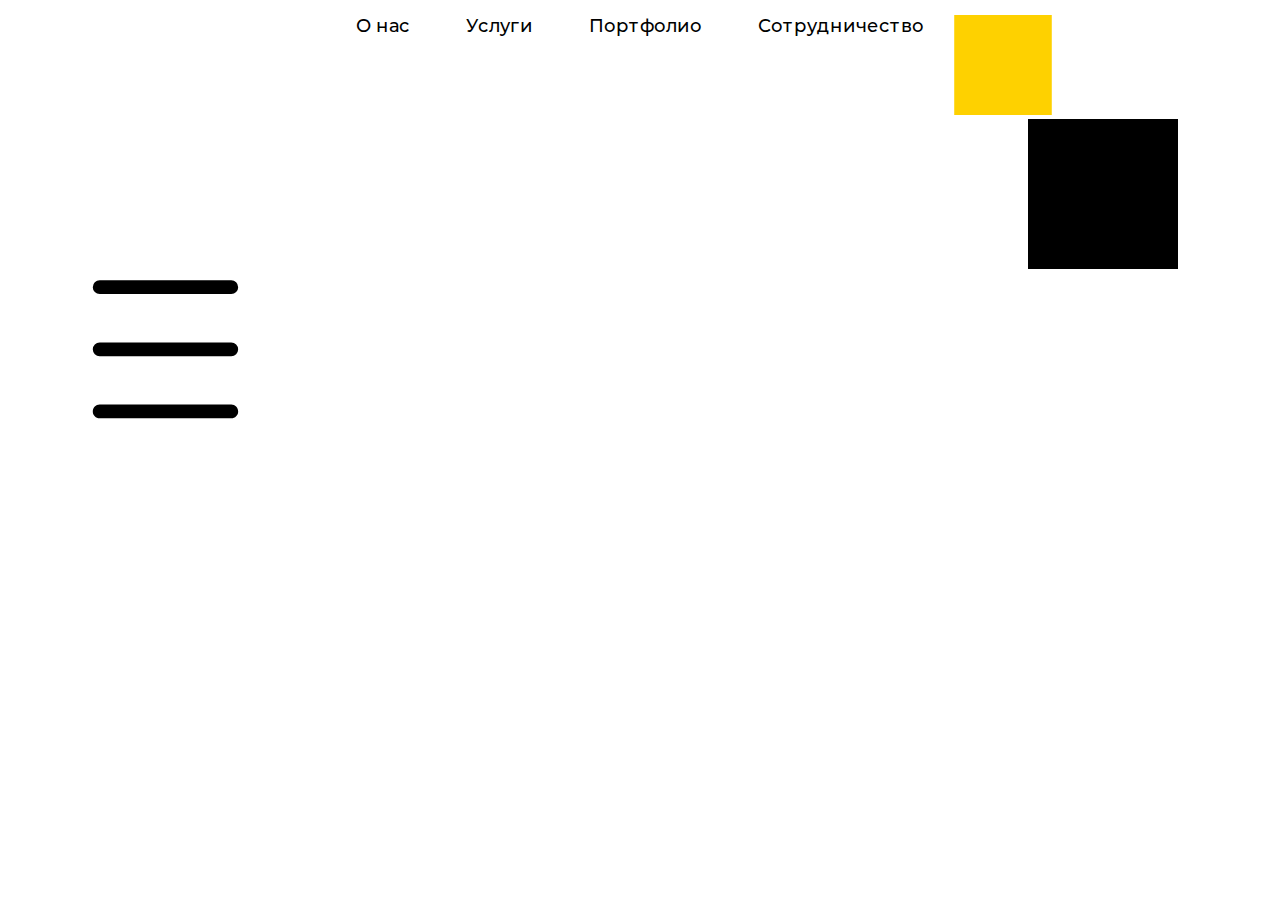
==== index.min.html @ 0d3e9b36 "Setting" ====
<!DOCTYPE html><html>  <head>    <title>Indecor</title>    <meta charset="utf-8">    <meta name="viewport" content="width=device-width,initial-scale=1">    <meta name="author" content="HelWorld">    <meta http-equiv="Сache-Сontrol" content="max-age=2419200, must-revalidate">    <meta name="robots" content="follow,noindex">    <meta name="theme-color" content="red">    <link rel="stylesheet" href="assets/css/normalize.css">    <link rel="preload" href="" as="font">    <link rel="stylesheet" href="assets/css/style.min.css">  </head></html><body>  <nav class="nav-panel">    <div class="container">      <div class="nav-panel__body">        <div class="nav-panel__logo logo"></div>        <ul class="nav-panel__content">          <li class="nav-panel__item"><a class="nav-panel__link-anchor">О нас</a></li>          <li class="nav-panel__item"><a class="nav-panel__link-anchor">Услуги</a></li>          <li class="nav-panel__item"><a class="nav-panel__link-anchor">Портфолио</a></li>          <li class="nav-panel__item"><a class="nav-panel__link-anchor">Сотрудничество</a></li>        </ul>        <div class="nav-panel__social">          <svg class="facebook">            <use class="facebook" xlink:href="/assets/img/sprite.svg#facebook"></use>          </svg>          <svg>            <use class="instagram" xlink:href="assets/img/sprite.svg#instagram"> </use>          </svg>        </div>        <div class="burger">          <svg>            <use class="burger" xlink:href="assets/img/sprite.svg#burger"></use>          </svg>        </div>      </div>    </div>  </nav>  <main></main>  <footer></footer>  <script src="assets/js/script.js"></script></body>
---- assets/css/style.min.css ----
@import'fontello.css';*{box-sizing:border-box}@font-face{font-family:"Montserrat Regular";src:url("../fonts/Montserrat-Regular.woff2") format("woff2"),url("../fonts/Montserrat-Regular.woff") format("woff2"),url("../fonts/Montserrat-Regular.eot?") format("embedded-opentype");font-weight:400;font-size:25px}@font-face{font-family:"Montserrat Medium";src:url("../fonts/Montserrat-Medium.woff2") format("woff2"),url("../fonts/Montserrat-Medium.woff") format("woff2"),url("../fonts/Montserrat-Medium.eot?") format("embedded-opentype");font-weight:500;font-size:25px}@font-face{font-family:"Montserrat Semibold";src:url("../fonts/Montserrat-Semibold.woff2") format("woff2"),url("../fonts/Montserrat-Semibold.woff") format("woff2"),url("../fonts/Montserrat-Semibold.eot?") format("embedded-opentype");font-weight:600;font-size:25px}@font-face{font-family:"Montserrat Bold";src:url("../fonts/Montserrat-ExtraBold.woff2") format("woff2"),url("../fonts/Montserrat-ExtraBold.woff") format("woff2"),url("../fonts/Montserrat-ExtraBold.eot?") format("embedded-opentype");font-weight:700;font-size:25px}.container{max-width:1719px;margin:0 auto;padding:0 15px}.logo{display:inline-block;width:309;height:77;fill:#fed100}.facebook{display:inline-block;width:100px;height:100px;fill:#fed100}.nav-panel__body{margin:0;padding:15px 0;display:grid;grid-template-columns:1fr 2fr 1fr}.nav-panel__content{margin:0;padding:0;display:-ms-flex;display:flex;justify-content:space-around;list-style:none}.nav-panel__link-anchor{font:18px/22px "Montserrat Medium";text-decoration:none}@media screen and (max-width: 1600px){h1{color:red}}
/*# sourceMappingURL=[data-uri] */
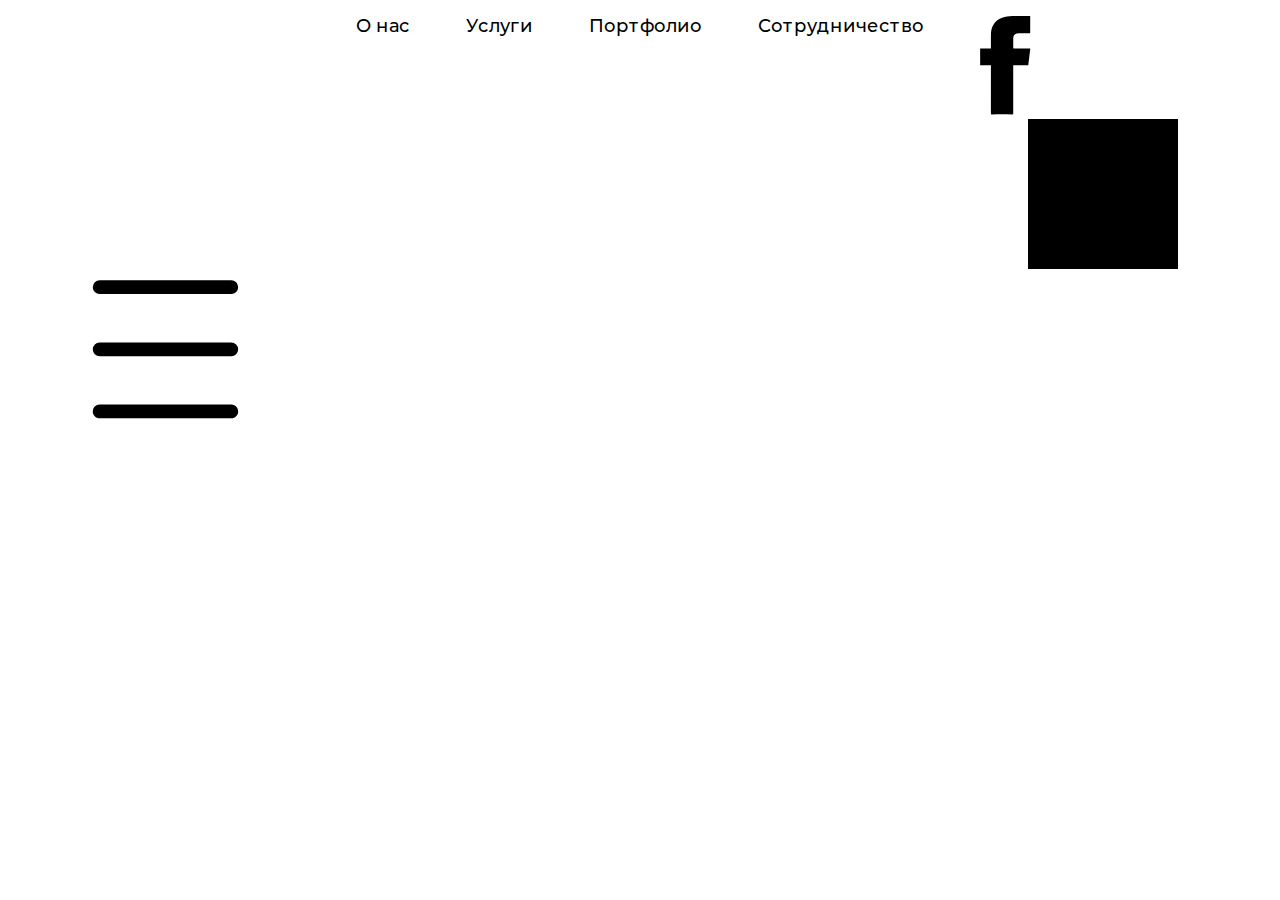
==== commit b65edf8c: "test" ====
--- a/index.min.html
+++ b/index.min.html
@@ -1 +1 @@
-<!DOCTYPE html><html>  <head>    <title>Indecor</title>    <meta charset="utf-8">    <meta name="viewport" content="width=device-width,initial-scale=1">    <meta name="author" content="HelWorld">    <meta http-equiv="Сache-Сontrol" content="max-age=2419200, must-revalidate">    <meta name="robots" content="follow,noindex">    <meta name="theme-color" content="red">    <link rel="stylesheet" href="assets/css/normalize.css">    <link rel="preload" href="" as="font">    <link rel="stylesheet" href="assets/css/style.min.css">  </head></html><body>  <nav class="nav-panel">    <div class="container">      <div class="nav-panel__body">        <div class="nav-panel__logo logo"></div>        <ul class="nav-panel__content">          <li class="nav-panel__item"><a class="nav-panel__link-anchor">О нас</a></li>          <li class="nav-panel__item"><a class="nav-panel__link-anchor">Услуги</a></li>          <li class="nav-panel__item"><a class="nav-panel__link-anchor">Портфолио</a></li>          <li class="nav-panel__item"><a class="nav-panel__link-anchor">Сотрудничество</a></li>        </ul>        <div class="nav-panel__social">          <svg class="facebook">            <use class="facebook" xlink:href="/assets/img/sprite.svg#facebook"></use>          </svg>          <svg>            <use class="instagram" xlink:href="assets/img/sprite.svg#instagram"> </use>          </svg>        </div>        <div class="burger">          <svg>            <use class="burger" xlink:href="assets/img/sprite.svg#burger"></use>          </svg>        </div>      </div>    </div>  </nav>  <main></main>  <footer></footer>  <script src="assets/js/script.js"></script></body>+<!DOCTYPE html><html>  <head>    <title>Indecor</title>    <meta charset="utf-8">    <meta name="viewport" content="width=device-width,initial-scale=1">    <meta name="author" content="HelWorld">    <meta http-equiv="Сache-Сontrol" content="max-age=2419200, must-revalidate">    <meta name="robots" content="follow,noindex">    <meta name="theme-color" content="red">    <link rel="stylesheet" href="assets/css/normalize.css">    <link rel="preload" href="" as="font">    <link rel="stylesheet" href="assets/css/style.min.css">  </head></html><body>  <nav class="nav-panel">    <div class="container">      <div class="nav-panel__body">        <div class="nav-panel__logo logo"></div>        <ul class="nav-panel__content">          <li class="nav-panel__item"><a class="nav-panel__link-anchor">О нас</a></li>          <li class="nav-panel__item"><a class="nav-panel__link-anchor">Услуги</a></li>          <li class="nav-panel__item"><a class="nav-panel__link-anchor">Портфолио</a></li>          <li class="nav-panel__item"><a class="nav-panel__link-anchor">Сотрудничество</a></li>        </ul>        <div class="nav-panel__social">          <svg class="facebook">            <use class="facebook" xlink:href="assets/img/sprite.svg#facebook"></use>          </svg>          <svg>            <use class="instagram" xlink:href="assets/img/sprite.svg#instagram"> </use>          </svg>        </div>        <div class="burger">          <svg>            <use class="burger" xlink:href="assets/img/sprite.svg#burger"></use>          </svg>        </div>      </div>    </div>  </nav>  <main></main>  <footer></footer>  <script src="assets/js/script.js"></script></body>--- a/assets/css/style.min.css
+++ b/assets/css/style.min.css
@@ -1,2 +1,2 @@
-@import'fontello.css';*{box-sizing:border-box}@font-face{font-family:"Montserrat Regular";src:url("../fonts/Montserrat-Regular.woff2") format("woff2"),url("../fonts/Montserrat-Regular.woff") format("woff2"),url("../fonts/Montserrat-Regular.eot?") format("embedded-opentype");font-weight:400;font-size:25px}@font-face{font-family:"Montserrat Medium";src:url("../fonts/Montserrat-Medium.woff2") format("woff2"),url("../fonts/Montserrat-Medium.woff") format("woff2"),url("../fonts/Montserrat-Medium.eot?") format("embedded-opentype");font-weight:500;font-size:25px}@font-face{font-family:"Montserrat Semibold";src:url("../fonts/Montserrat-Semibold.woff2") format("woff2"),url("../fonts/Montserrat-Semibold.woff") format("woff2"),url("../fonts/Montserrat-Semibold.eot?") format("embedded-opentype");font-weight:600;font-size:25px}@font-face{font-family:"Montserrat Bold";src:url("../fonts/Montserrat-ExtraBold.woff2") format("woff2"),url("../fonts/Montserrat-ExtraBold.woff") format("woff2"),url("../fonts/Montserrat-ExtraBold.eot?") format("embedded-opentype");font-weight:700;font-size:25px}.container{max-width:1719px;margin:0 auto;padding:0 15px}.logo{display:inline-block;width:309;height:77;fill:#fed100}.facebook{display:inline-block;width:100px;height:100px;fill:#fed100}.nav-panel__body{margin:0;padding:15px 0;display:grid;grid-template-columns:1fr 2fr 1fr}.nav-panel__content{margin:0;padding:0;display:-ms-flex;display:flex;justify-content:space-around;list-style:none}.nav-panel__link-anchor{font:18px/22px "Montserrat Medium";text-decoration:none}@media screen and (max-width: 1600px){h1{color:red}}
-/*# sourceMappingURL=[data-uri] */+@import'fontello.css';*{box-sizing:border-box}@font-face{font-family:"Montserrat Regular";src:url("../fonts/Montserrat-Regular.woff2") format("woff2"),url("../fonts/Montserrat-Regular.woff") format("woff2"),url("../fonts/Montserrat-Regular.eot?") format("embedded-opentype");font-weight:400;font-size:25px}@font-face{font-family:"Montserrat Medium";src:url("../fonts/Montserrat-Medium.woff2") format("woff2"),url("../fonts/Montserrat-Medium.woff") format("woff2"),url("../fonts/Montserrat-Medium.eot?") format("embedded-opentype");font-weight:500;font-size:25px}@font-face{font-family:"Montserrat Semibold";src:url("../fonts/Montserrat-Semibold.woff2") format("woff2"),url("../fonts/Montserrat-Semibold.woff") format("woff2"),url("../fonts/Montserrat-Semibold.eot?") format("embedded-opentype");font-weight:600;font-size:25px}@font-face{font-family:"Montserrat Bold";src:url("../fonts/Montserrat-ExtraBold.woff2") format("woff2"),url("../fonts/Montserrat-ExtraBold.woff") format("woff2"),url("../fonts/Montserrat-ExtraBold.eot?") format("embedded-opentype");font-weight:700;font-size:25px}.container{max-width:1719px;margin:0 auto;padding:0 15px}.logo{display:inline-block;width:309;height:77;fill:#fed100}.facebook{display:inline-block;width:100px;height:100px;fill:#000}.nav-panel__body{margin:0;padding:15px 0;display:grid;grid-template-columns:1fr 2fr 1fr}.nav-panel__content{margin:0;padding:0;display:-ms-flex;display:flex;justify-content:space-around;list-style:none}.nav-panel__link-anchor{font:18px/22px "Montserrat Medium";text-decoration:none}@media screen and (max-width: 1600px){h1{color:red}}
+/*# sourceMappingURL=[data-uri] */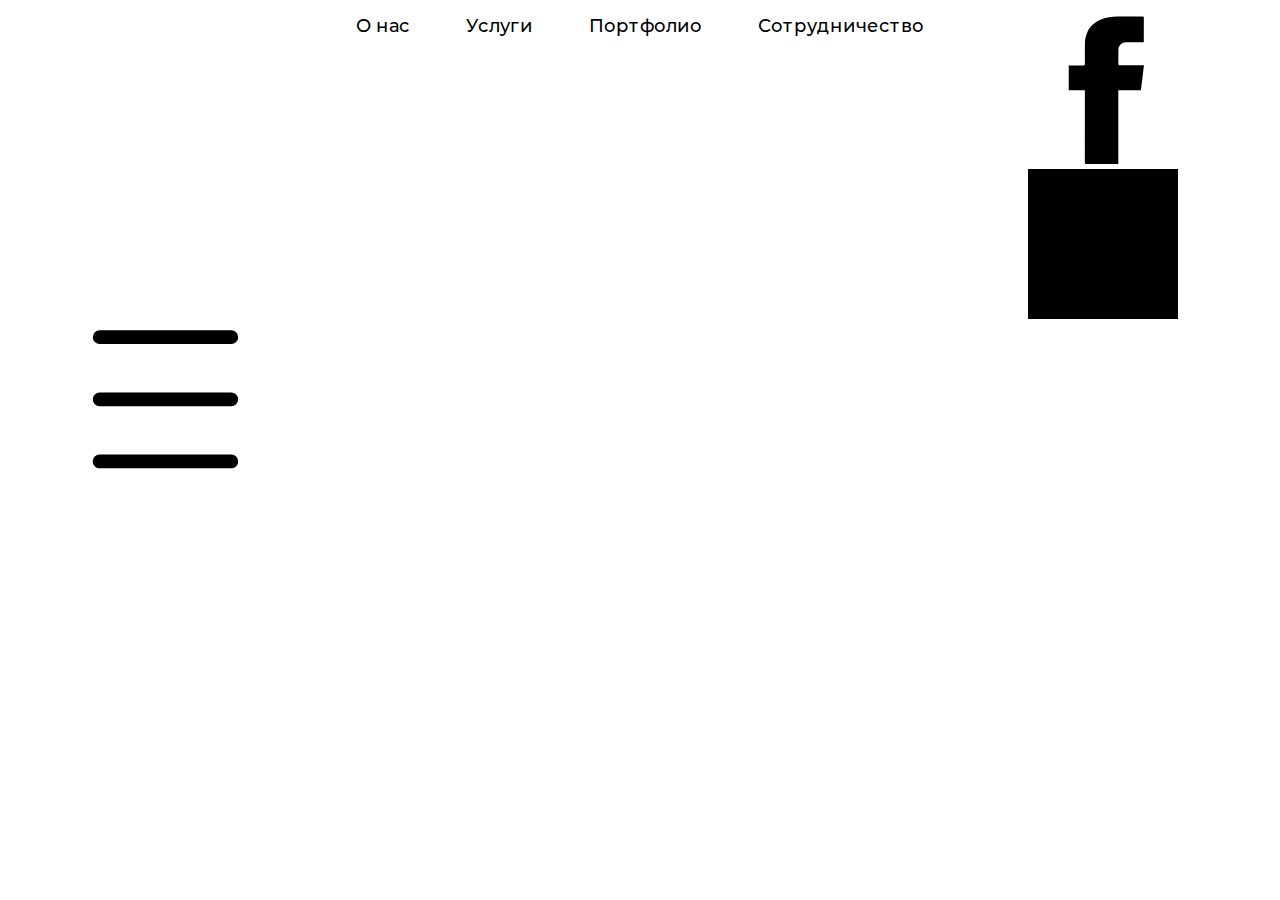
==== commit 62afa828: "test" ====
--- a/index.min.html
+++ b/index.min.html
@@ -1 +1 @@
-<!DOCTYPE html><html>  <head>    <title>Indecor</title>    <meta charset="utf-8">    <meta name="viewport" content="width=device-width,initial-scale=1">    <meta name="author" content="HelWorld">    <meta http-equiv="Сache-Сontrol" content="max-age=2419200, must-revalidate">    <meta name="robots" content="follow,noindex">    <meta name="theme-color" content="red">    <link rel="stylesheet" href="assets/css/normalize.css">    <link rel="preload" href="" as="font">    <link rel="stylesheet" href="assets/css/style.min.css">  </head></html><body>  <nav class="nav-panel">    <div class="container">      <div class="nav-panel__body">        <div class="nav-panel__logo logo"></div>        <ul class="nav-panel__content">          <li class="nav-panel__item"><a class="nav-panel__link-anchor">О нас</a></li>          <li class="nav-panel__item"><a class="nav-panel__link-anchor">Услуги</a></li>          <li class="nav-panel__item"><a class="nav-panel__link-anchor">Портфолио</a></li>          <li class="nav-panel__item"><a class="nav-panel__link-anchor">Сотрудничество</a></li>        </ul>        <div class="nav-panel__social">          <svg class="facebook">            <use class="facebook" xlink:href="assets/img/sprite.svg#facebook"></use>          </svg>          <svg>            <use class="instagram" xlink:href="assets/img/sprite.svg#instagram"> </use>          </svg>        </div>        <div class="burger">          <svg>            <use class="burger" xlink:href="assets/img/sprite.svg#burger"></use>          </svg>        </div>      </div>    </div>  </nav>  <main></main>  <footer></footer>  <script src="assets/js/script.js"></script></body>+<!DOCTYPE html><html>  <head>    <title>Indecor</title>    <meta charset="utf-8">    <meta name="viewport" content="width=device-width,initial-scale=1">    <meta name="author" content="HelWorld">    <meta http-equiv="Сache-Сontrol" content="max-age=2419200, must-revalidate">    <meta name="robots" content="follow,noindex">    <meta name="theme-color" content="red">    <link rel="stylesheet" href="assets/css/normalize.css">    <link rel="preload" href="" as="font">    <link rel="stylesheet" href="assets/css/style.min.css">  </head></html><body>  <nav class="nav-panel">    <div class="container">      <div class="nav-panel__body">        <div class="nav-panel__logo logo"></div>        <ul class="nav-panel__content">          <li class="nav-panel__item"><a class="nav-panel__link-anchor">О нас</a></li>          <li class="nav-panel__item"><a class="nav-panel__link-anchor">Услуги</a></li>          <li class="nav-panel__item"><a class="nav-panel__link-anchor">Портфолио</a></li>          <li class="nav-panel__item"><a class="nav-panel__link-anchor">Сотрудничество</a></li>        </ul>        <div class="nav-panel__social">          <svg>            <use class="facebook" xlink:href="assets/img/sprite.svg#facebook"></use>          </svg>          <svg>            <use class="instagram" xlink:href="assets/img/sprite.svg#instagram"> </use>          </svg>        </div>        <div class="burger">          <svg>            <use class="burger" xlink:href="assets/img/sprite.svg#burger"></use>          </svg>        </div>      </div>    </div>  </nav>  <main></main>  <footer></footer>  <script src="assets/js/script.js"></script></body>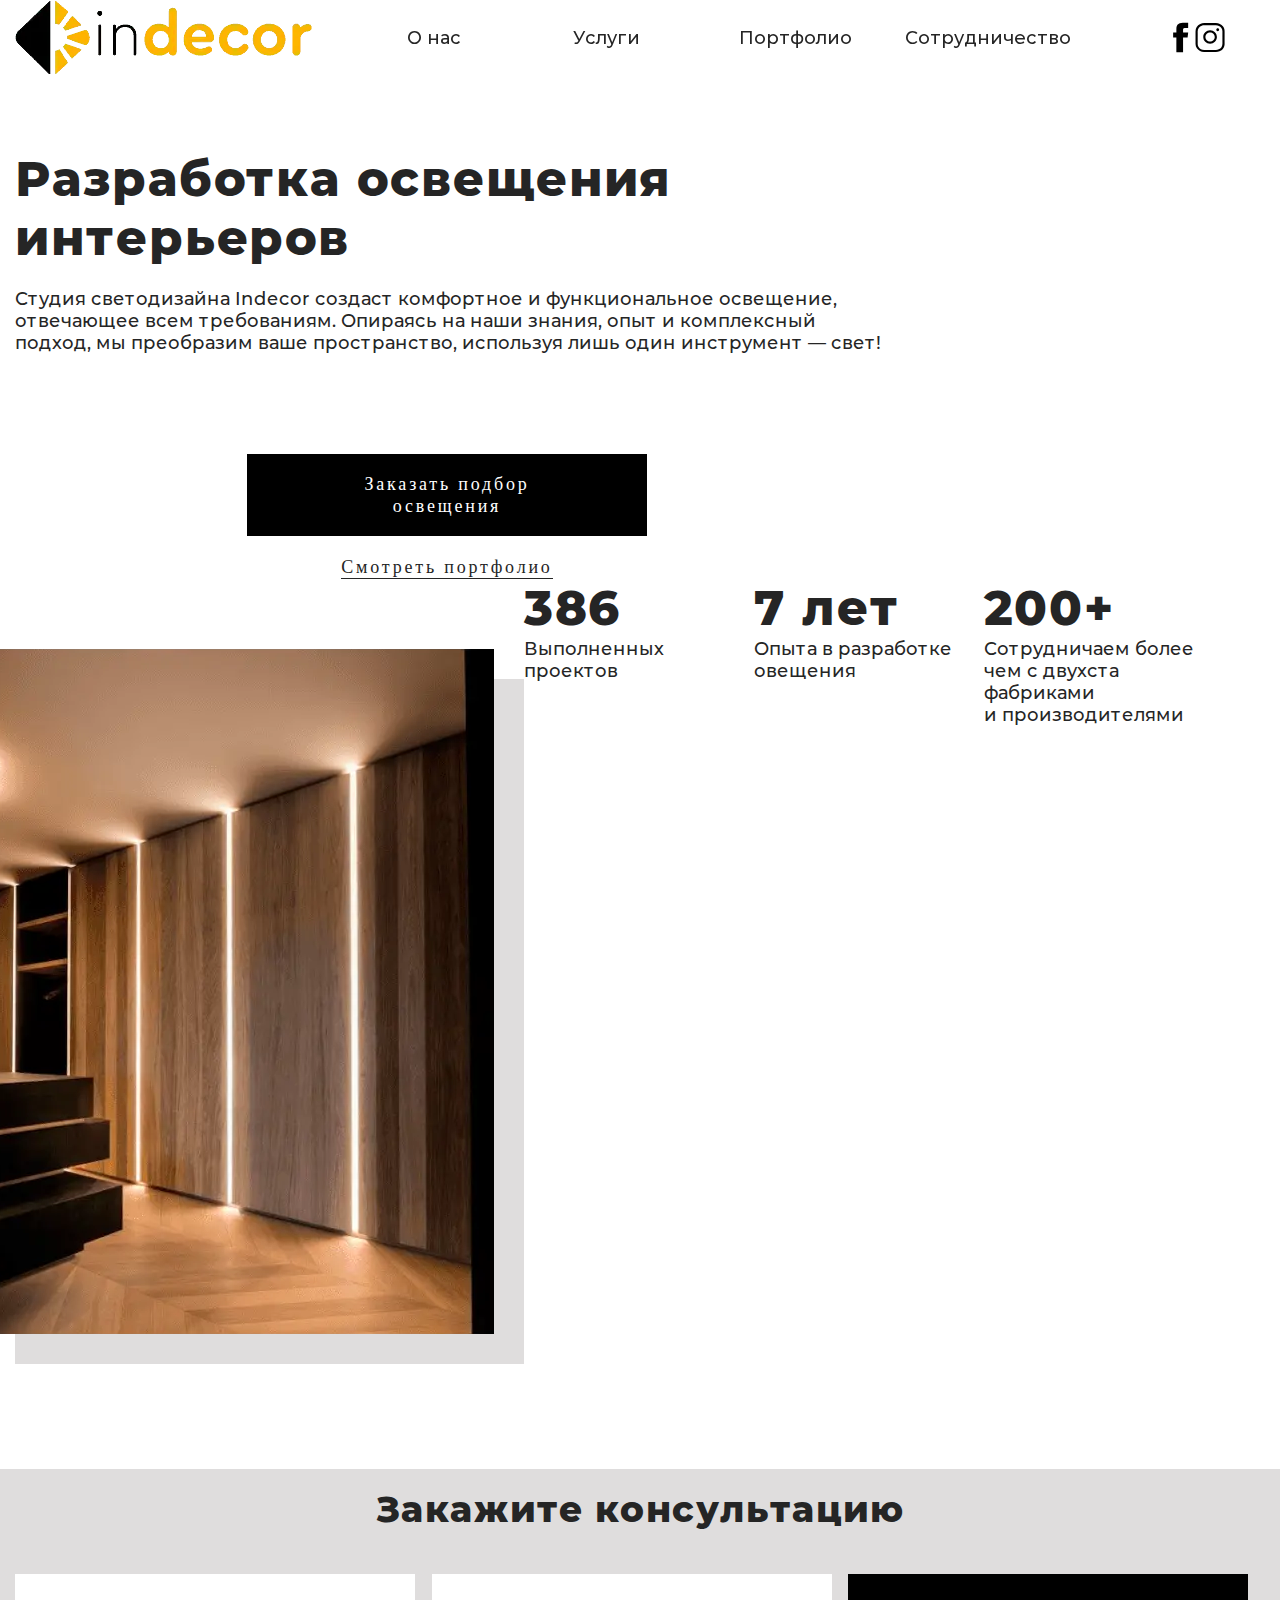
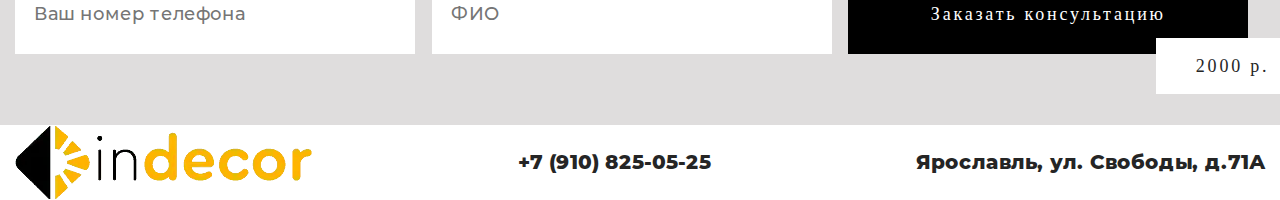
==== commit b8b8a149: "Update" ====
--- a/index.min.html
+++ b/index.min.html
@@ -1 +1 @@
-<!DOCTYPE html><html>  <head>    <title>Indecor</title>    <meta charset="utf-8">    <meta name="viewport" content="width=device-width,initial-scale=1">    <meta name="author" content="HelWorld">    <meta http-equiv="Сache-Сontrol" content="max-age=2419200, must-revalidate">    <meta name="robots" content="follow,noindex">    <meta name="theme-color" content="red">    <link rel="stylesheet" href="assets/css/normalize.css">    <link rel="preload" href="" as="font">    <link rel="stylesheet" href="assets/css/style.min.css">  </head></html><body>  <nav class="nav-panel">    <div class="container">      <div class="nav-panel__body">        <div class="nav-panel__logo logo"></div>        <ul class="nav-panel__content">          <li class="nav-panel__item"><a class="nav-panel__link-anchor">О нас</a></li>          <li class="nav-panel__item"><a class="nav-panel__link-anchor">Услуги</a></li>          <li class="nav-panel__item"><a class="nav-panel__link-anchor">Портфолио</a></li>          <li class="nav-panel__item"><a class="nav-panel__link-anchor">Сотрудничество</a></li>        </ul>        <div class="nav-panel__social">          <svg>            <use class="facebook" xlink:href="assets/img/sprite.svg#facebook"></use>          </svg>          <svg>            <use class="instagram" xlink:href="assets/img/sprite.svg#instagram"> </use>          </svg>        </div>        <div class="burger">          <svg>            <use class="burger" xlink:href="assets/img/sprite.svg#burger"></use>          </svg>        </div>      </div>    </div>  </nav>  <main></main>  <footer></footer>  <script src="assets/js/script.js"></script></body>+<!DOCTYPE html><html><head><title>Indecor</title><meta charset=utf-8><meta name=viewport content="width=device-width,initial-scale=1"><meta name=author content=HelWorld><meta http-equiv=Сache-Сontrol content="max-age=2419200, must-revalidate"><meta name=robots content=follow,noindex><meta name=theme-color content=red><link rel=stylesheet href=assets/css/normalize.css><link rel=preload href="" as=font><link rel=stylesheet href=assets/css/style.min.css></head></html><body><nav class=nav-panel><div class="container nav-panel__container"><div class="nav-panel__logo logo"></div><div class=nav-panel__item><ul class=nav-panel__content><li class="nav-panel__li mobile_hide"><a class=nav-panel__link-anchor>О нас</a></li><li class="nav-panel__li mobile_hide"><a class=nav-panel__link-anchor>Услуги</a></li><li class="nav-panel__li mobile_hide"><a class=nav-panel__link-anchor>Портфолио</a></li><li class="nav-panel__li mobile_hide"><a class=nav-panel__link-anchor>Сотрудничество</a></li></ul></div><div class=nav-panel__item><div class="nav-panel__social mobile_hide"><svg class="nav-panel__svg facebook"><use xlink:href=assets/img/sprite.svg#facebook></use></svg> <svg class="nav-panel__svg instagram"><use xlink:href=assets/img/sprite.svg#instagram></use></svg></div><svg class="nav-panel__svg burger"><use class=burger xlink:href=assets/img/sprite.svg#burger></use></svg></div></div></nav><main><div class=home><div class="home__container container"><div class=home__content><div class=home__body><h1 class=home__title>Разработка освещения интерьеров</h1><p class="home__text text">Студия светодизайна Indecor создаст комфортное и&nbsp;функциональное освещение, отвечающее всем требованиям. Опираясь на&nbsp;наши знания, опыт и&nbsp;комплексный подход,&nbsp;мы преобразим ваше пространство, используя лишь один инструмент&nbsp;&mdash; свет!</p><div class=home__link><button class="home__btn-order btn-order">Заказать подбор освещения</button><a class="home__anchor-link anchor-link" href=#test>Смотреть портфолио</a></div></div><div class=home__img_shadow><div class=home__img></div></div><div class=home__footer><div class=home__item><h2 class=home__subtitle>386</h2><p class="home__subtext text">Выполненных проектов</p></div><div class=home__item><h2 class=home__subtitle>7 лет</h2><p class="home__subtext text">Опыта в&nbsp;разработке овещения</p></div><div class=home__item><h2 class=home__subtitle>200+</h2><p class="home__subtext text">Сотрудничаем более чем с&nbsp;двухста фабриками и&nbsp;производителями</p></div></div></div></div></div><div class=intermediate><div class="intermediate__mini-container mini-container"><h3 class="intermediate__title title">Закажите консультацию</h3><form class=intermediate__form><input class="intermediate__item mobile" placeholder="Ваш номер телефона"> <input class="intermediate__item name" placeholder=ФИО> <button class="intermediate__btn-order btn-order">Заказать консультацию<span class=intermediate__price><p>2000&nbsp;р.</p></span></button></form></div></div></main><footer class=footer><div class="container footer__container"><div class="footer__logo logo"></div><div class=footer__phone href=tel:891082505256>+7 (910) 825-05-25</div><div class=footer__address>Ярославль, ул. Свободы, д.71А</div></div></footer><script src=https://cdnjs.cloudflare.com/ajax/libs/jquery/3.6.0/jquery.min.js></script><script src=./assets/js/src/script.js></script></body>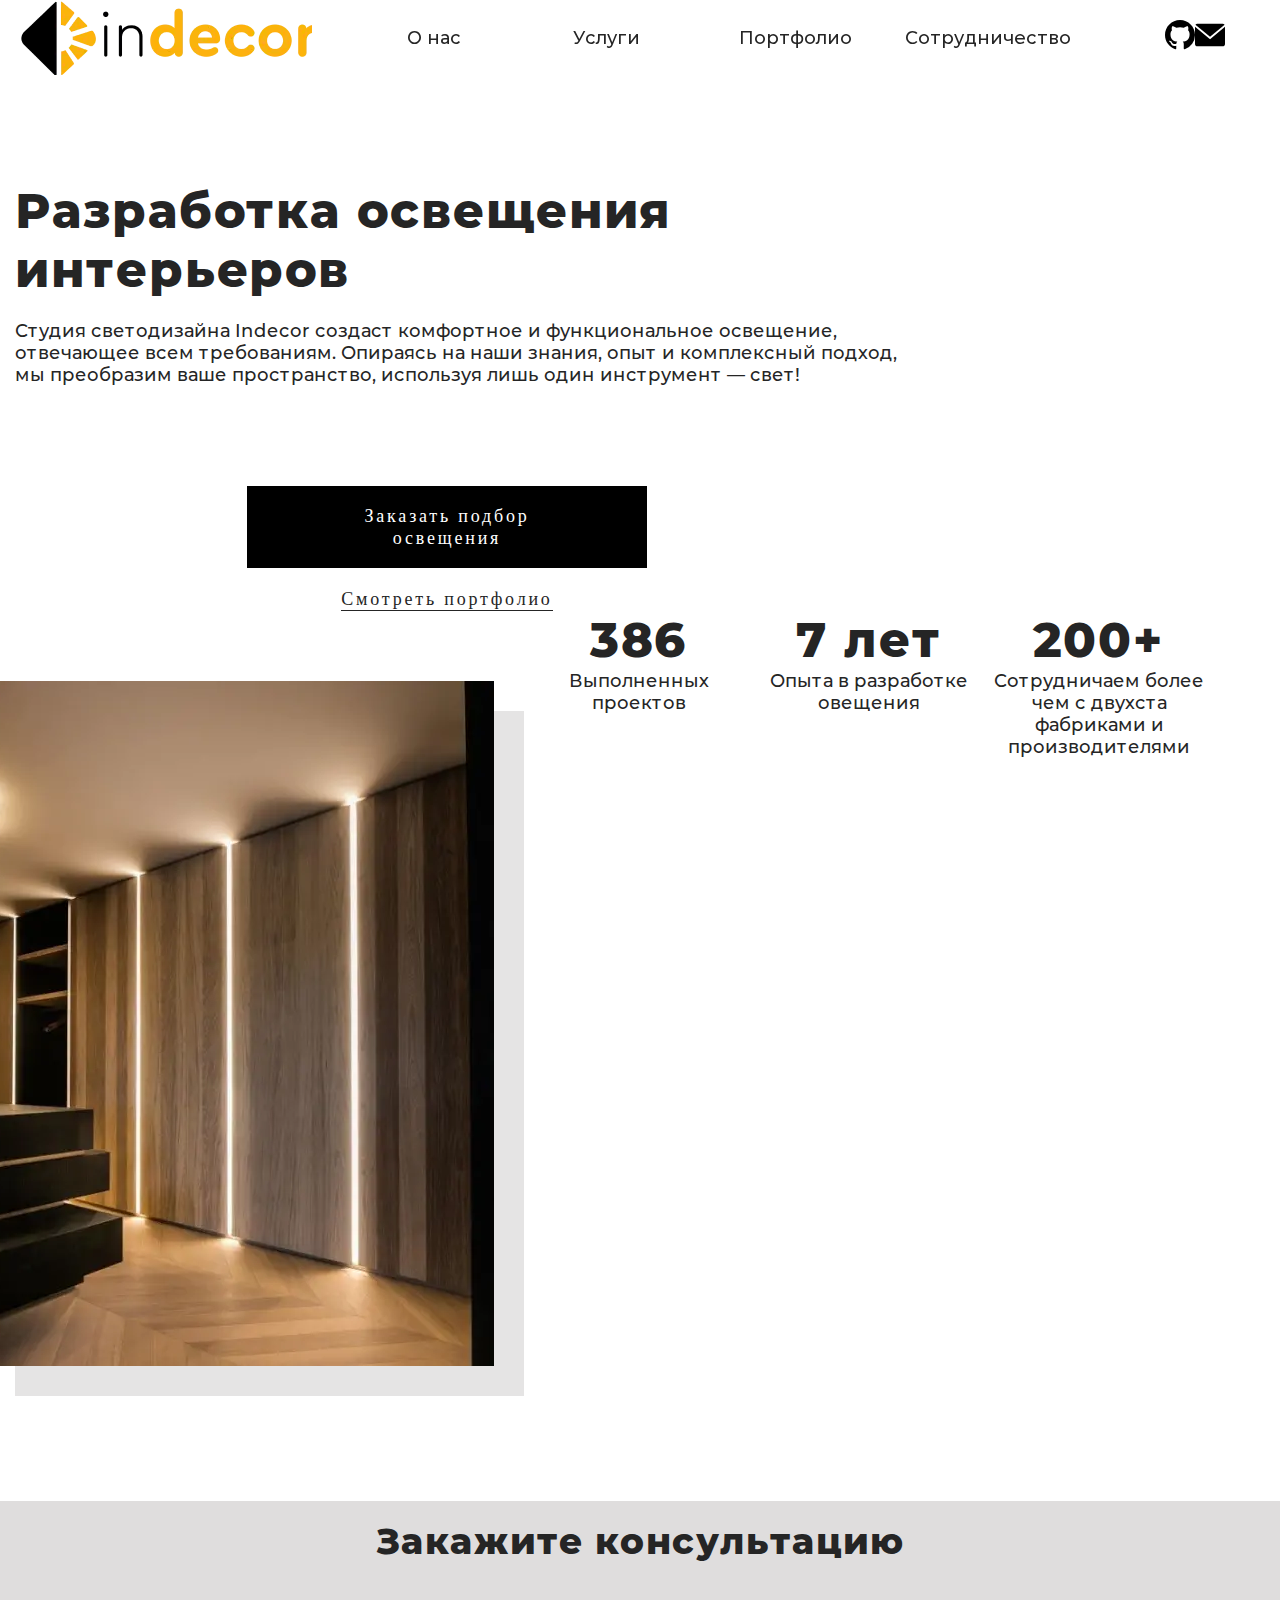
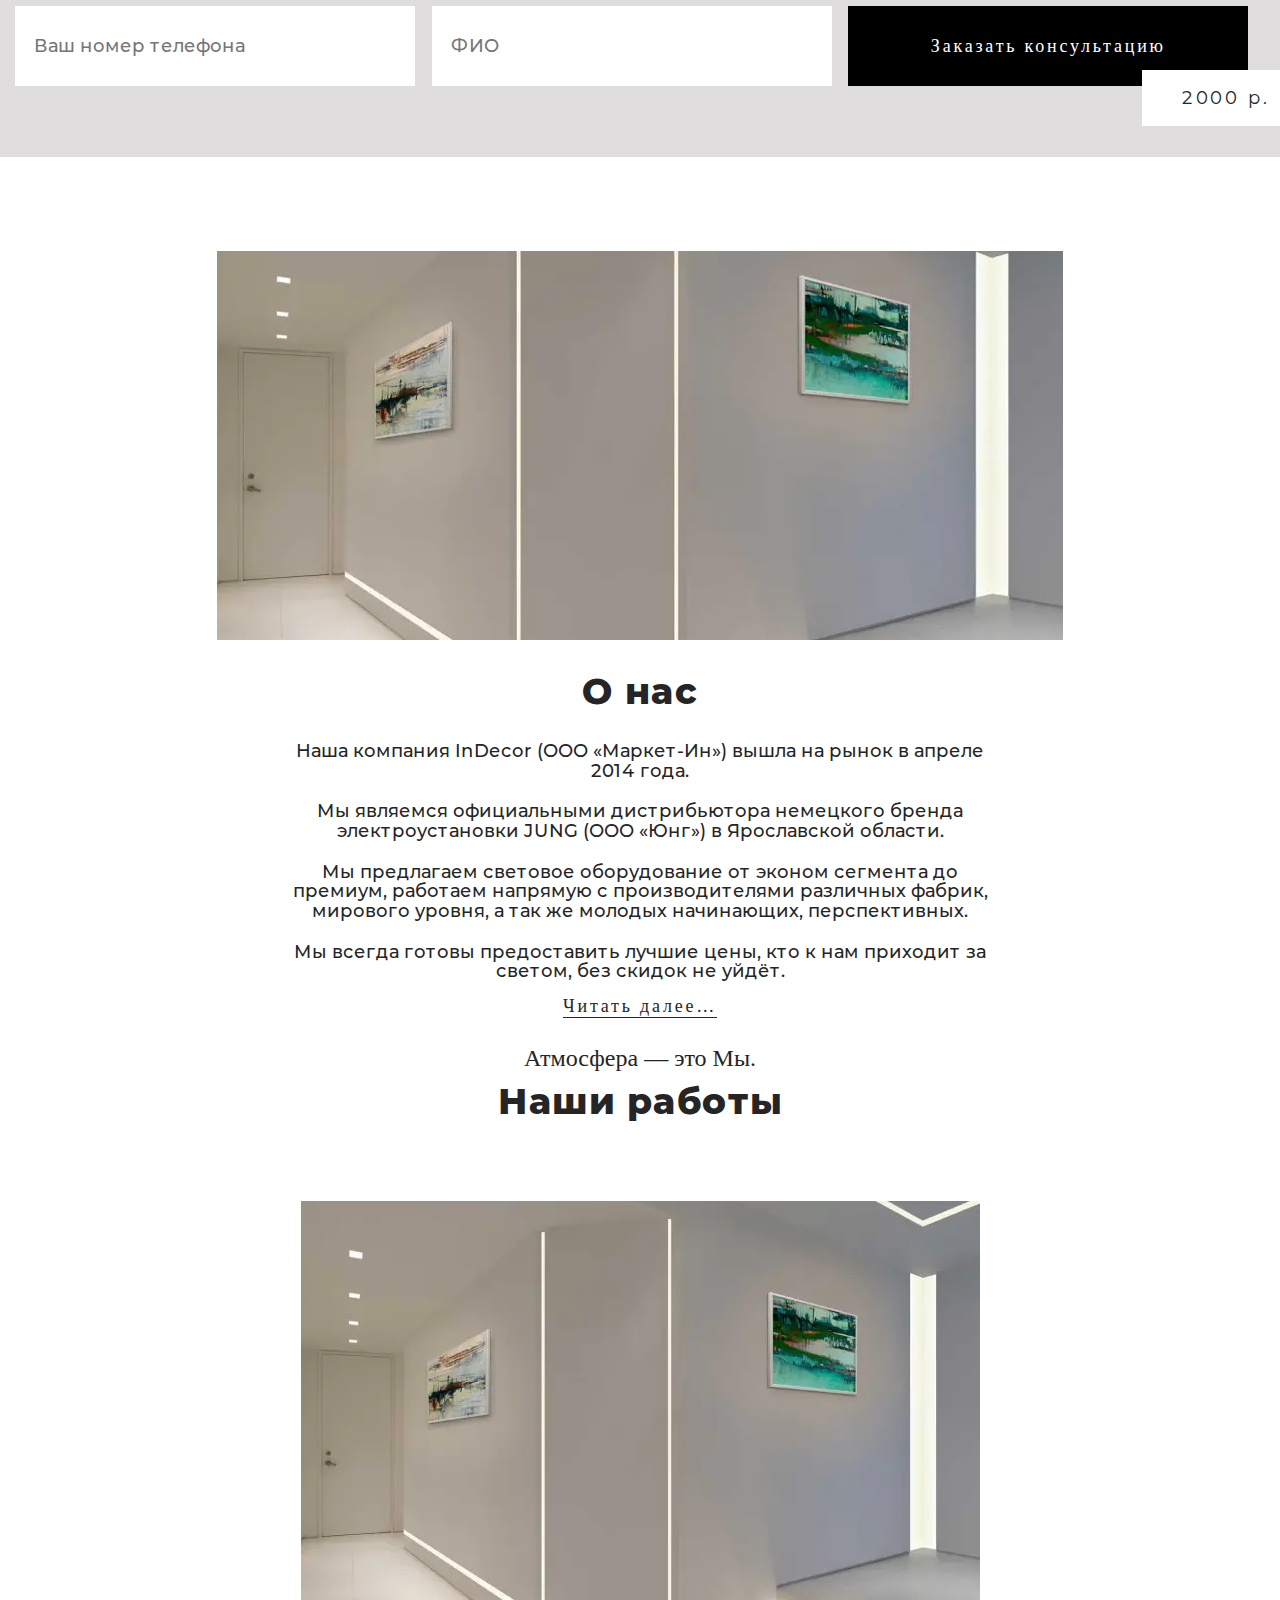
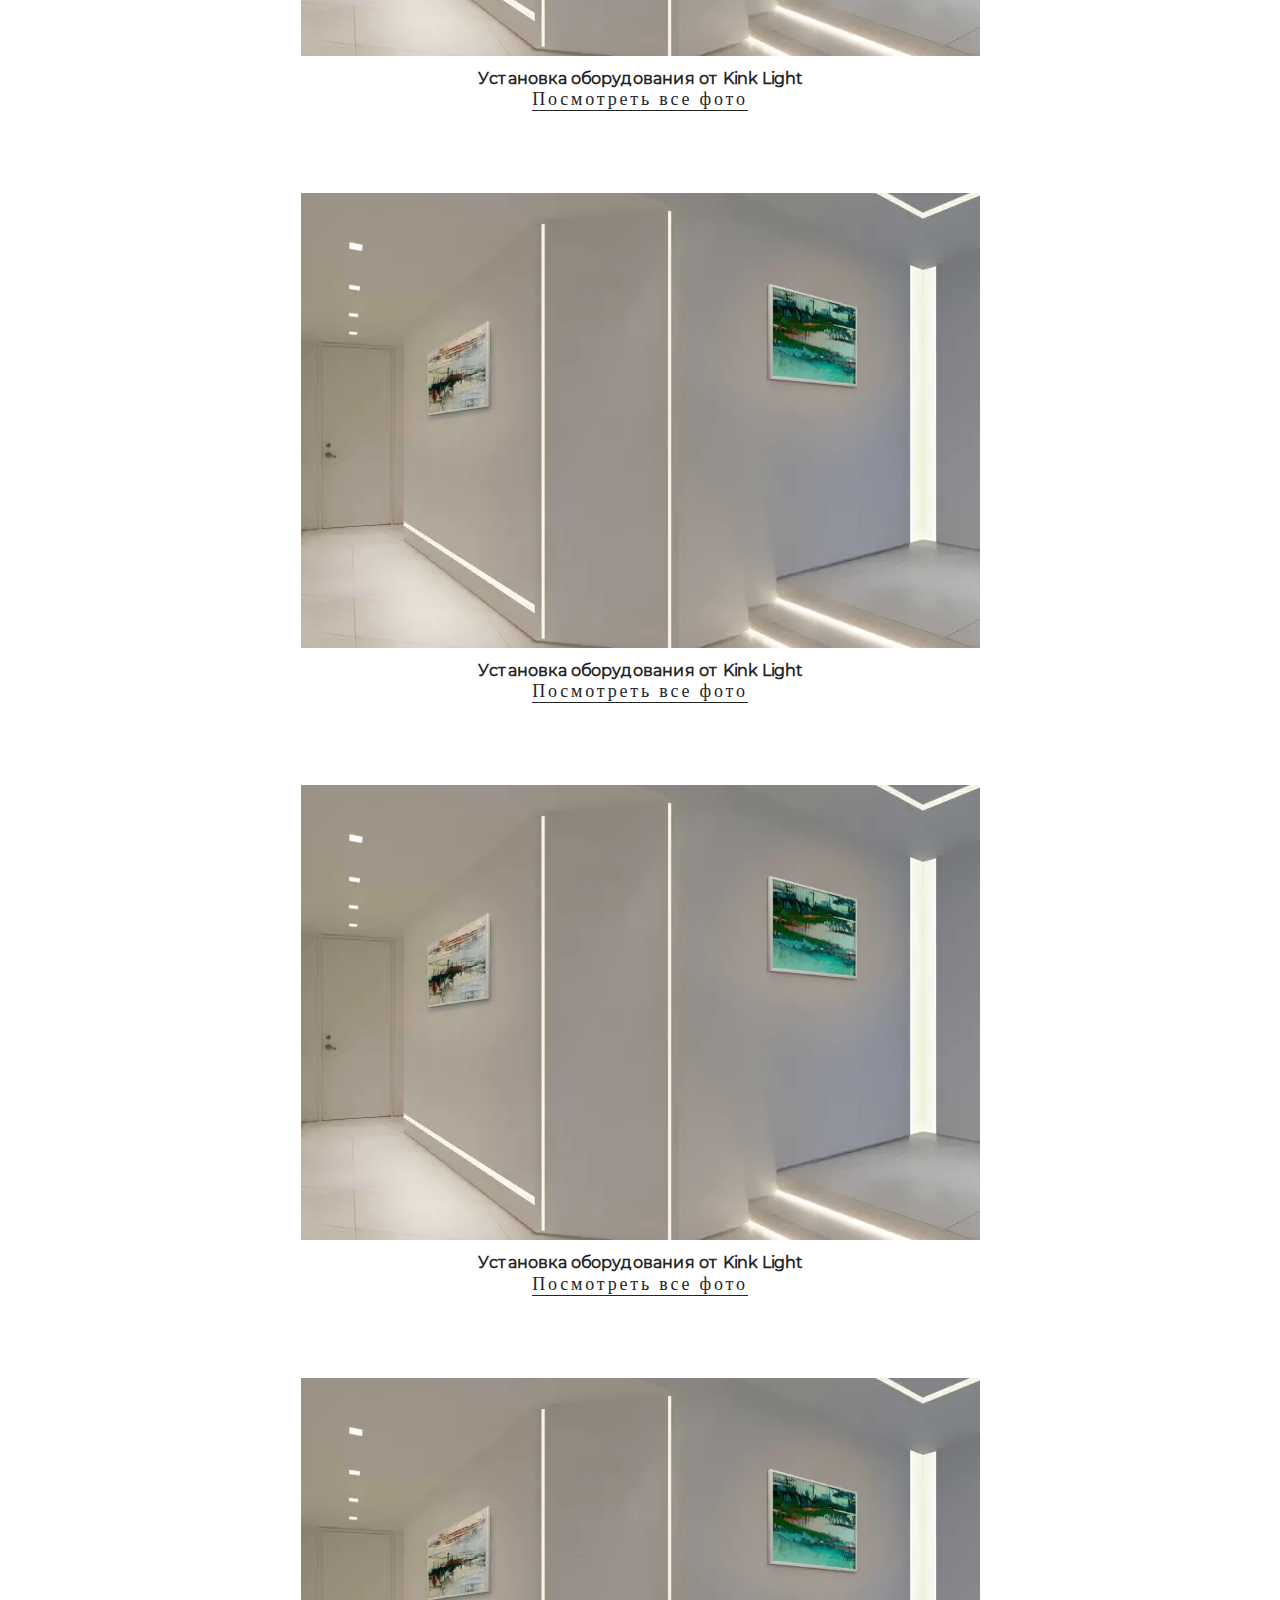
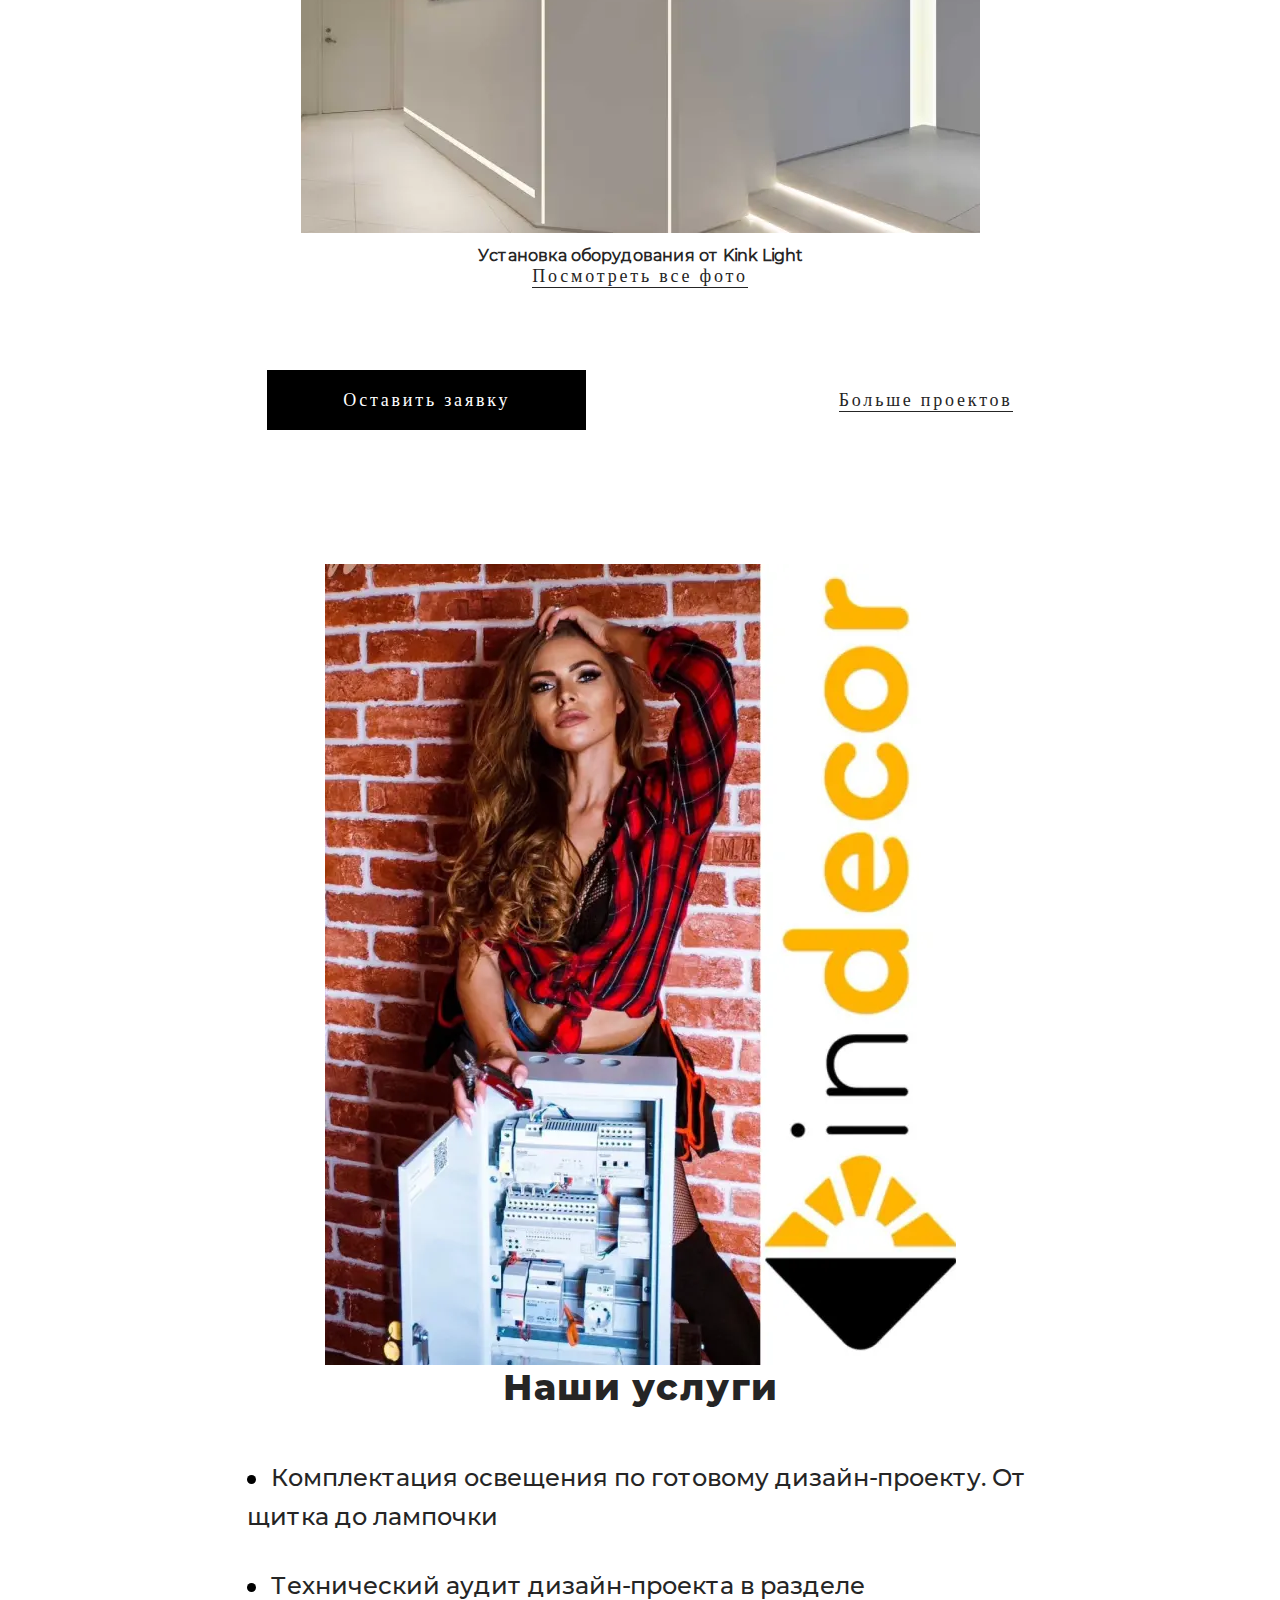
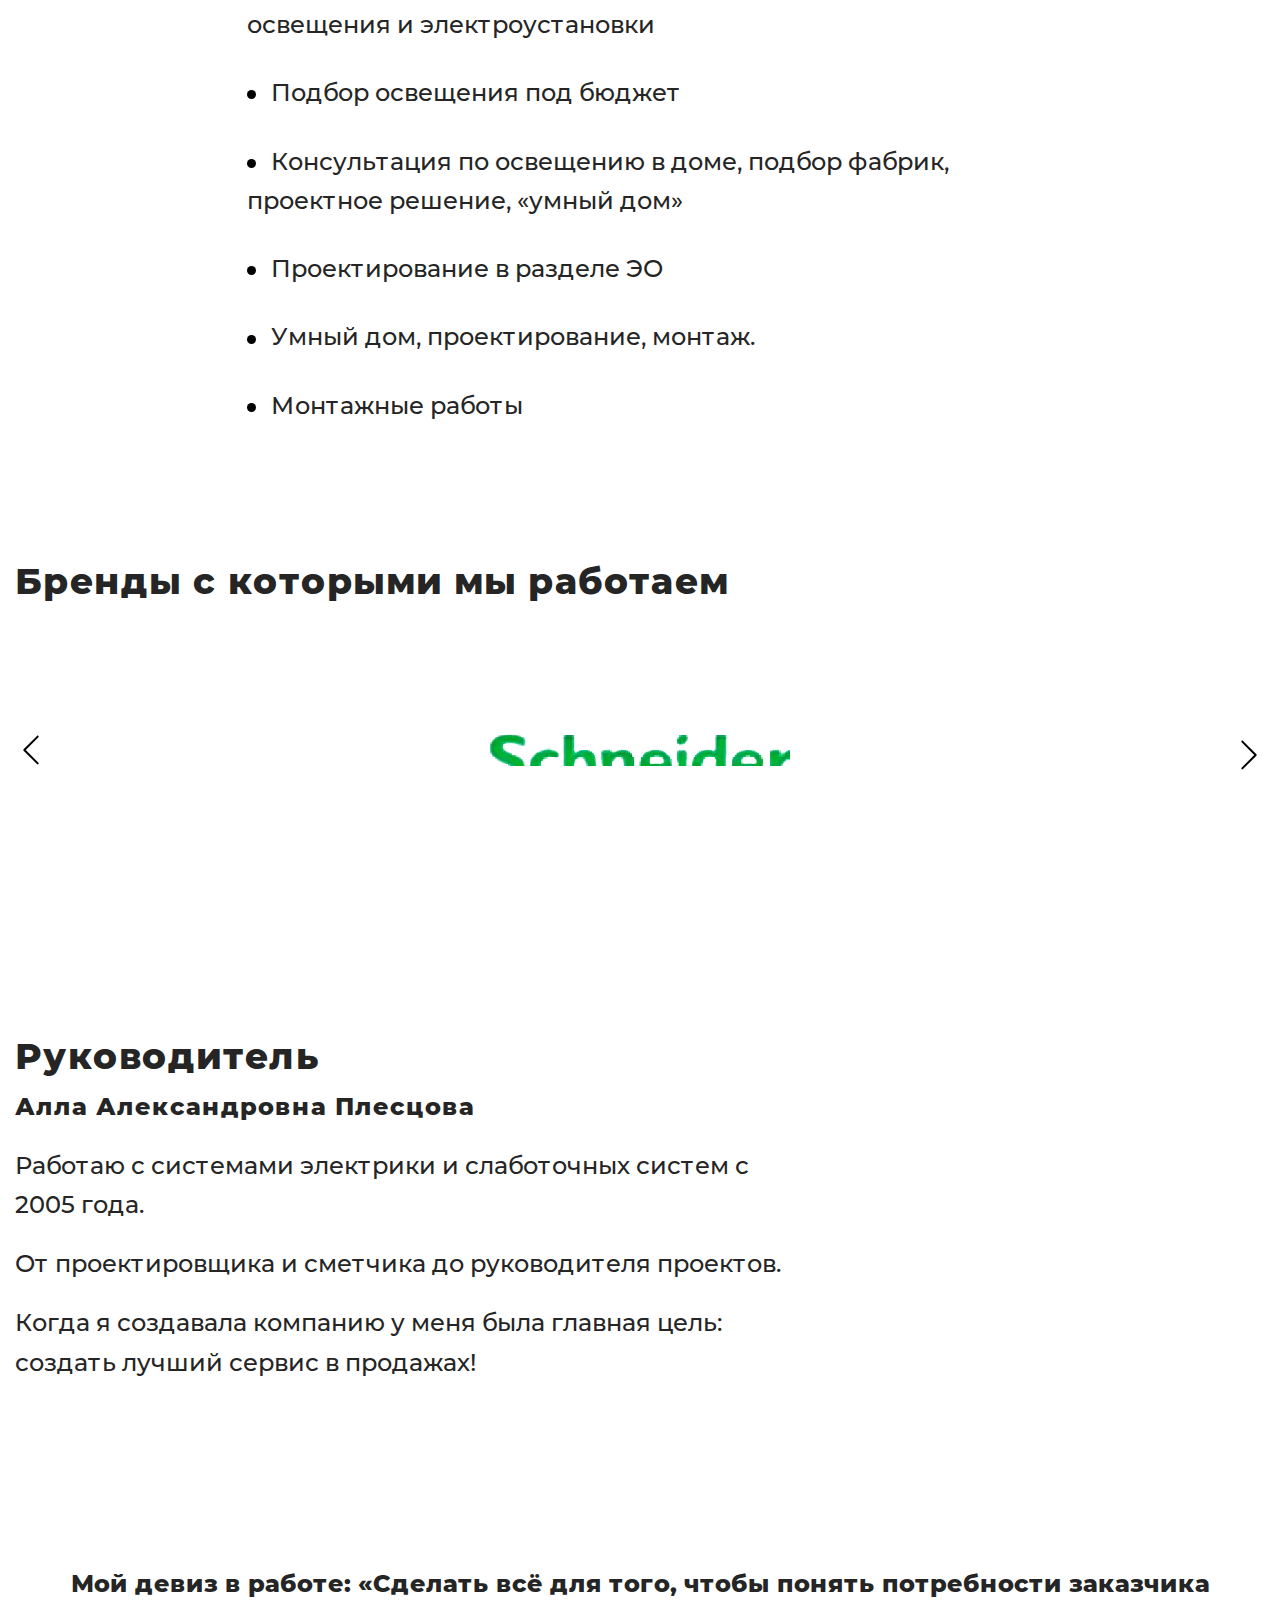
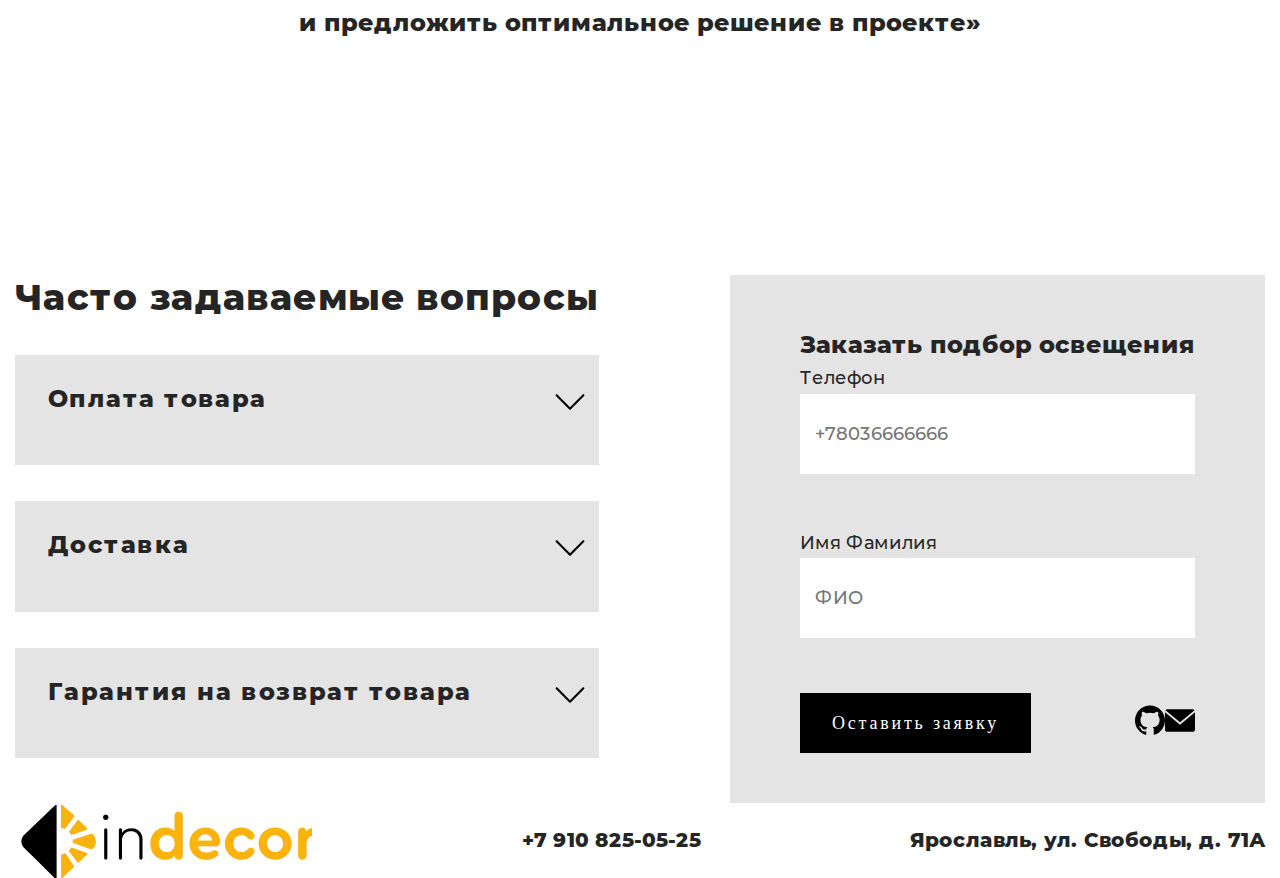
==== commit 28bca4be: "Update" ====
--- a/index.min.html
+++ b/index.min.html
@@ -1 +1 @@
-<!DOCTYPE html><html><head><title>Indecor</title><meta charset=utf-8><meta name=viewport content="width=device-width,initial-scale=1"><meta name=author content=HelWorld><meta http-equiv=Сache-Сontrol content="max-age=2419200, must-revalidate"><meta name=robots content=follow,noindex><meta name=theme-color content=red><link rel=stylesheet href=assets/css/normalize.css><link rel=preload href="" as=font><link rel=stylesheet href=assets/css/style.min.css></head></html><body><nav class=nav-panel><div class="container nav-panel__container"><div class="nav-panel__logo logo"></div><div class=nav-panel__item><ul class=nav-panel__content><li class="nav-panel__li mobile_hide"><a class=nav-panel__link-anchor>О нас</a></li><li class="nav-panel__li mobile_hide"><a class=nav-panel__link-anchor>Услуги</a></li><li class="nav-panel__li mobile_hide"><a class=nav-panel__link-anchor>Портфолио</a></li><li class="nav-panel__li mobile_hide"><a class=nav-panel__link-anchor>Сотрудничество</a></li></ul></div><div class=nav-panel__item><div class="nav-panel__social mobile_hide"><svg class="nav-panel__svg facebook"><use xlink:href=assets/img/sprite.svg#facebook></use></svg> <svg class="nav-panel__svg instagram"><use xlink:href=assets/img/sprite.svg#instagram></use></svg></div><svg class="nav-panel__svg burger"><use class=burger xlink:href=assets/img/sprite.svg#burger></use></svg></div></div></nav><main><div class=home><div class="home__container container"><div class=home__content><div class=home__body><h1 class=home__title>Разработка освещения интерьеров</h1><p class="home__text text">Студия светодизайна Indecor создаст комфортное и&nbsp;функциональное освещение, отвечающее всем требованиям. Опираясь на&nbsp;наши знания, опыт и&nbsp;комплексный подход,&nbsp;мы преобразим ваше пространство, используя лишь один инструмент&nbsp;&mdash; свет!</p><div class=home__link><button class="home__btn-order btn-order">Заказать подбор освещения</button><a class="home__anchor-link anchor-link" href=#test>Смотреть портфолио</a></div></div><div class=home__img_shadow><div class=home__img></div></div><div class=home__footer><div class=home__item><h2 class=home__subtitle>386</h2><p class="home__subtext text">Выполненных проектов</p></div><div class=home__item><h2 class=home__subtitle>7 лет</h2><p class="home__subtext text">Опыта в&nbsp;разработке овещения</p></div><div class=home__item><h2 class=home__subtitle>200+</h2><p class="home__subtext text">Сотрудничаем более чем с&nbsp;двухста фабриками и&nbsp;производителями</p></div></div></div></div></div><div class=intermediate><div class="intermediate__mini-container mini-container"><h3 class="intermediate__title title">Закажите консультацию</h3><form class=intermediate__form><input class="intermediate__item mobile" placeholder="Ваш номер телефона"> <input class="intermediate__item name" placeholder=ФИО> <button class="intermediate__btn-order btn-order">Заказать консультацию<span class=intermediate__price><p>2000&nbsp;р.</p></span></button></form></div></div></main><footer class=footer><div class="container footer__container"><div class="footer__logo logo"></div><div class=footer__phone href=tel:891082505256>+7 (910) 825-05-25</div><div class=footer__address>Ярославль, ул. Свободы, д.71А</div></div></footer><script src=https://cdnjs.cloudflare.com/ajax/libs/jquery/3.6.0/jquery.min.js></script><script src=./assets/js/src/script.js></script></body>+<!DOCTYPE html><html>  <head>    <title>Indecor</title>    <meta charset="utf-8">    <meta name="viewport" content="width=device-width,initial-scale=1">    <meta name="author" content="HelWorld">    <meta http-equiv="Сache-Сontrol" content="max-age=2419200, must-revalidate">    <meta name="robots" content="follow,noindex">    <meta name="theme-color" content="red">    <link rel="preload" href="" as="font">  </head>  <link rel="stylesheet" href="assets/css/style.min.css">  <link rel="stylesheet" href="assets/css/normalize.css">  <body>    <nav class="nav-panel home__nav-panel">      <div class="container nav-panel__container">        <div class="nav-panel__logo logo"></div>        <div class="nav-panel__item">          <ul class="nav-panel__content">            <li class="nav-panel__li mobile_hide"><a class="nav-panel__link-anchor" href="#about-us">О&nbsp;нас</a></li>            <li class="nav-panel__li mobile_hide"><a class="nav-panel__link-anchor" href="#services">Услуги</a></li>            <li class="nav-panel__li mobile_hide"><a class="nav-panel__link-anchor" href="#portfolio">Портфолио</a></li>            <li class="nav-panel__li mobile_hide"><a class="nav-panel__link-anchor" href="../other/cooperation.min.html">Сотрудничество </a></li>          </ul>        </div>        <div class="nav-panel__item">          <div class="nav-panel__social mobile_hide"><a class="nav-panel__link" href="https://github.com/HelWorld1">              <svg class="nav-panel__svg github">                <use xlink:href="assets/img/sprite.svg#github"></use>              </svg></a><a class="nav-panel__link" href="mailto:helworldd@yandex.ru?subject=Вопрос:">              <svg class="nav-panel__svg mail">                <use xlink:href="assets/img/sprite.svg#mail"></use>              </svg></a></div>          <svg class="nav-panel__svg burger">            <use class="burger" xlink:href="assets/img/sprite.svg#burger"></use>          </svg>        </div>      </div>    </nav>    <main>      <div class="home">        <div class="home__container container">          <div class="home__content">            <div class="home__body">              <h1 class="home__title">Разработка освещения интерьеров</h1>              <p class="home__text text">                Студия светодизайна Indecor создаст комфортное и&nbsp;функциональное освещение, отвечающее всем требованиям.                Опираясь на&nbsp;наши знания, опыт и&nbsp;комплексный подход, мы&nbsp;преобразим ваше пространство, используя лишь один инструмент&nbsp;&mdash; свет!              </p>              <div class="home__link">                <button class="home__btn-order btn-order">Заказать подбор освещения</button><a class="home__anchor-link anchor-link" href="#test">Смотреть портфолио</a>              </div>            </div>            <div class="home__img_shadow">              <div class="home__img"></div>            </div>            <div class="home__footer">              <div class="home__item">                <h2 class="home__subtitle">386</h2>                <p class="home__subtext text">Выполненных проектов</p>              </div>              <div class="home__item">                <h2 class="home__subtitle">7 лет</h2>                <p class="home__subtext text">Опыта в&nbsp;разработке овещения</p>              </div>              <div class="home__item">                <h2 class="home__subtitle">200+</h2>                <p class="home__subtext text">Сотрудничаем более чем с&nbsp;двухста фабриками и<br> производителями</p>              </div>            </div>          </div>        </div>      </div>      <div class="intermediate">        <div class="intermediate__mini-container mini-container">          <h3 class="intermediate__title title">Закажите консультацию</h3>          <form class="intermediate__form">            <input class="intermediate__item mobile" placeholder="Ваш номер телефона">            <input class="intermediate__item name" placeholder="ФИО">            <button class="intermediate__btn-order btn-order">Заказать консультацию<span class="intermediate__price">                <p>2000&nbsp;р.</p></span></button>          </form>        </div>      </div>      <div class="about-us" id="about-us">        <div class="about-us__container container">          <div class="about-us__body_left">            <div class="about-us__shadow">              <div class="about-us__img"></div>            </div>          </div>          <div class="about-us__body-right">            <h3 class="about-us__title title">О&nbsp;нас</h3>            <div class="about-us__item">              <p class="about-us__text text">Наша компания InDecor (ООО&nbsp;&laquo;Маркет-Ин&raquo;) вышла на&nbsp;рынок в&nbsp;апреле 2014 года. </p>              <p class="about-us__text text">Мы&nbsp;являемся официальными дистрибьютора немецкого бренда электроустановки JUNG (ООО&nbsp;&laquo;Юнг&raquo;) в&nbsp;Ярославской области. </p>              <p class="about-us__text text">                Мы&nbsp;предлагаем световое оборудование от&nbsp;эконом сегмента до<br> премиум, работаем напрямую с&nbsp;производителями различных фабрик, мирового уровня,                а&nbsp;так&nbsp;же молодых начинающих, перспективных.              </p>              <p class="about-us__text text">Мы&nbsp;всегда готовы предоставить лучшие цены, кто к&nbsp;нам приходит за<br> светом, без скидок не&nbsp;уйдёт.</p>            </div><a class="about-us__link link">Читать далее&hellip;</a>            <p class="about-us__slogan">Атмосфера&nbsp;&mdash; это Мы.</p>          </div>        </div>      </div>      <div class="portfolio" id="portfolio">        <div class="container">          <h3 class="portfolio__title title">Наши работы</h3>          <div class="portfolio__body">            <div class="portfolio__item">              <div class="portfolio__img"></div>              <h4 class="portfolio__subtitle">Установка оборудования от&nbsp;Kink Light</h4><a class="portfolio__link link">Посмотреть все фото</a>            </div>            <div class="portfolio__item">              <div class="portfolio__img"></div>              <h4 class="portfolio__subtitle">Установка оборудования от&nbsp;Kink Light</h4><a class="portfolio__link link">Посмотреть все фото</a>            </div>            <div class="portfolio__item">              <div class="portfolio__img"></div>              <h4 class="portfolio__subtitle">Установка оборудования от&nbsp;Kink Light</h4><a class="portfolio__link link">Посмотреть все фото</a>            </div>            <div class="portfolio__item">              <div class="portfolio__img"></div>              <h4 class="portfolio__subtitle">Установка оборудования от&nbsp;Kink Light</h4><a class="portfolio__link link">Посмотреть все фото</a>            </div>          </div>          <div class="portfolio__footer"><a class="portfolio__btn-order btn-order">Оставить заявку</a><a class="portfolio__link_mini link">Больше проектов</a></div>        </div>      </div>      <div class="services" id="services">        <div class="services__container container">          <div class="services__img"></div>          <div class="services__body">            <h3 class="services__title title">Наши услуги</h3>            <ul class="services__list">              <li class="services__item">Комплектация освещения по&nbsp;готовому дизайн-проекту. От<br> щитка до&nbsp;лампочки</li>              <li class="services__item">Технический аудит дизайн-проекта в&nbsp;разделе<br> освещения и&nbsp;электроустановки</li>              <li class="services__item">Подбор освещения под бюджет </li>              <li class="services__item">Консультация по&nbsp;освещению в&nbsp;доме, подбор фабрик, проектное решение, &laquo;умный дом&raquo;</li>              <li class="services__item">Проектирование в&nbsp;разделе ЭО</li>              <li class="services__item">Умный дом, проектирование, монтаж. </li>              <li class="services__item">Монтажные работы</li>            </ul>          </div>        </div>      </div>      <div class="partners">        <div class="container">          <h3 class="partners__title title">Бренды с&nbsp;которыми мы&nbsp;работаем</h3>          <div class="partners__body">            <button class="partners__arrow_left">              <svg class="partners__arrow_left partners__arrow">                <use xlink:href="assets/img/sprite.svg#arrow"></use>              </svg>            </button>            <div class="partners__list">              <div class="partners__item jung"></div>              <div class="partners__item schneider"></div>              <div class="partners__item jung"></div>              <div class="partners__item gira"></div>              <div class="partners__item fede"></div>              <div class="partners__item gira"></div>            </div>            <button class="partners__arrow-right">              <svg class="partners__arrow_left partners__arrow">                <use xlink:href="assets/img/sprite.svg#arrow"></use>              </svg>            </button>          </div>        </div>      </div>      <div class="director">        <div class="director__mini-container mini-container">          <div class="director__body">            <div class="director__content">              <h3 class="director__title title">Руководитель</h3>              <h4 class="director__subtitle">Алла Александровна Плесцова</h4>              <div class="director__item">                <p class="director__text">Работаю с&nbsp;системами электрики и&nbsp;слаботочных систем с<br> 2005 года.</p>                <p class="director__text">От&nbsp;проектировщика и&nbsp;сметчика до&nbsp;руководителя проектов.</p>                <p class="director__text">Когда я&nbsp;создавала компанию у&nbsp;меня была главная цель: создать лучший сервис в&nbsp;продажах!</p>              </div>            </div>            <div class="director__img"></div>          </div>          <div class="director__footer">            <h5 class="director__slogan">Мой девиз в&nbsp;работе: &laquo;Сделать всё для того, чтобы понять потребности заказчика и&nbsp;предложить оптимальное решение в&nbsp;проекте&raquo;</h5>          </div>        </div>      </div>      <div class="information">        <div class="information__container container">          <div class="information__content">            <div class="information__title title">Часто задаваемые вопросы              <div class="information__body">                <details class="information__list list_1 noactive desktop">                  <summary>                    <h4 class="information__subtitle subtitle">Оплата товара</h4>                  </summary>                  <p class="information__text text">Оплата производится наличными или безналичным расчетом</p>                </details>                <details class="information__list list_2 noactive desktop">                  <summary>                    <h4 class="information__subtitle subtitle">Доставка</h4>                  </summary>                  <p class="information__text text">тест</p>                </details>                <details class="information__list list_3 noactive desktop">                  <summary>                    <h4 class="information__subtitle subtitle">Гарантия на&nbsp;возврат товара</h4>                  </summary>                  <p class="information__text text"></p>                </details>              </div>            </div>          </div>          <form class="information__form">            <h4 class="information__subtitle subtitle">Заказать подбор освещения</h4>            <label class="information__label">Телефон              <input class="information__item" placeholder="+78036666666">            </label>            <label class="information__label">Имя Фамилия              <input class="information__item" placeholder="ФИО">            </label>            <div class="information__footer"><a class="information__btn-order btn-order">Оставить заявку</a>              <div class="information__social"><a class="information__link" href="https://github.com/HelWorld1">                  <svg class="information__svg github">                    <use xlink:href="assets/img/sprite.svg#github"></use>                  </svg></a><a class="information__link" href="mailto:helworldd@yandex.ru?subject=Вопрос:">                  <svg class="information__svg mail">                    <use xlink:href="assets/img/sprite.svg#mail"></use>                  </svg></a></div>            </div>          </form>        </div>      </div>    </main>    <footer class="footer">      <div class="container footer__container">        <div class="footer__logo logo"></div>        <div class="footer__phone" href="tel:891082505256">+7&nbsp;910&nbsp;825-05-25</div>        <div class="footer__address">Ярославль, ул.&nbsp;Свободы, д.&nbsp;71А</div>      </div>    </footer>    <script src="https://cdnjs.cloudflare.com/ajax/libs/jquery/3.6.0/jquery.min.js"></script>    <script src="./assets/js/script.min.js"></script>  </body></html>--- a/assets/css/style.min.css
+++ b/assets/css/style.min.css
@@ -0,0 +1 @@
+*{font-family:"Montserrat Regular";box-sizing:border-box;color:#252525}body,div,span,applet,object,iframe,h1,h2,h3,h4,h5,h6,p,blockquote,pre,a,abbr,acronym,address,big,cite,code,del,dfn,em,img,ins,kbd,q,s,samp,small,strike,strong,sub,sup,tt,var,b,u,i,center,dl,dt,dd,menu,ol,ul,li,fieldset,form,label,legend,table,caption,tbody,tfoot,thead,tr,th,td,article,aside,canvas,details,embed,figure,figcaption,footer,header,hgroup,main,menu,nav,output,ruby,section,summary,time,mark,audio,video{margin:0;padding:0;border:none;text-decoration:none;list-style:none}main{padding-top:100px}button{margin:0;padding:0;text-decoration:none;border:none;background:none}a{text-decoration:none}main{padding-top:150px}input,button{max-width:400px;min-height:80px;border:none}.hide{display:none}._opacity{opacity:.1}.mini-container{max-width:1371px;margin:0 auto;padding:0 15px}.title{font:36px/44px "Montserrat Bold";letter-spacing:.04em}.text{font:18px/22px "Montserrat Medium"}.btn-order{font:18px/22px "Montserrat Semibold";background:#000;letter-spacing:.155em;color:#fff}.anchor-link{font:18px/22px "Montserrat Semibold";letter-spacing:.155em}.mobile{font:18px/110% "Montserrat Medium"}.link{font:18px/22px "Montserrat Semibold";letter-spacing:.155em;border-bottom:1px solid #252525}.subtitle{font:24px/164.4% "Montserrat Medium"}.noactive:after{right:0;transform:rotate(-90deg)}.active:after{right:28px;transform:rotate(90deg)}.desktop:after{top:15px}.cooperation__nav-panel{position:relative;margin-bottom:82px}.cooperation__container{display:-ms-flex;display:flex;justify-content:space-between;flex-wrap:wrap}.cooperation__body{padding-top:36px;display:grid;grid-template-columns:1fr;grid-row-gap:36px}.cooperation__list{max-width:791px;padding-left:15px}.cooperation__subtitle{font:24px/29px "Montserrat Bold";letter-spacing:.04em}.cooperation__text{font:24px/29px "Montserrat Medium"}.cooperation__form{background:#e5e4e4;padding:50px 70px}.cooperation__label{font:18px/164.4% "Montserrat Medium";margin-bottom:15px}.cooperation__item{font:18px/22px "Montserrat Medium";padding:0;margin:0;margin-bottom:55px;display:block;width:100%}.cooperation__footer{display:-ms-flex;display:flex;justify-content:space-between}.cooperation__btn-order{padding:19px 32px}.cooperation__social{display:-ms-flex;display:flex;justify-content:space-between}.cooperation__link{display:block}.cooperation__svg{width:30px;height:31px}.cooperation__li{font:18px/164.4% "Montserrat Medium";list-style:disc}@font-face{font-family:"Montserrat Regular";src:url("../fonts/Montserrat-Regular.woff2") format("woff2"),url("../fonts/Montserrat-Regular.woff") format("woff2"),url("../fonts/Montserrat-Regular.eot?") format("embedded-opentype");font-weight:400;font-size:25px}@font-face{font-family:"Montserrat Medium";src:url("../fonts/Montserrat-Medium.woff2") format("woff2"),url("../fonts/Montserrat-Medium.woff") format("woff2"),url("../fonts/Montserrat-Medium.eot?") format("embedded-opentype");font-weight:500;font-size:25px}@font-face{font-family:"Montserrat Semibold";src:url("../fonts/Montserrat-Semibold.woff2") format("woff2"),url("../fonts/Montserrat-Semibold.woff") format("woff2"),url("../fonts/Montserrat-Semibold.eot?") format("embedded-opentype");font-weight:600;font-size:25px}@font-face{font-family:"Montserrat Bold";src:url("../fonts/Montserrat-ExtraBold.woff2") format("woff2"),url("../fonts/Montserrat-ExtraBold.woff") format("woff2"),url("../fonts/Montserrat-ExtraBold.eot?") format("embedded-opentype");font-weight:700;font-size:25px}.container{max-width:1719px;margin:0 auto;padding:0 15px}.burger{display:none}.logo{background:url("../img/logo.png") no-repeat;width:297px;height:75px}.home__nav-panel{position:fixed;top:0;width:100%;z-index:10000}.nav-panel__container{display:-ms-flex;display:flex;justify-content:space-between;align-items:center;flex-wrap:wrap}.nav-panel__content{display:grid;grid-template-columns:1fr 1fr 1fr 1fr;list-style:none}.nav-panel__link-anchor{font:18px/22px "Montserrat Medium";text-decoration:none}.nav-panel__item:last-child{max-width:108px;display:-ms-flex;display:flex;justify-content:flex-end;flex-wrap:wrap;gap:10px}.nav-panel__social{display:-ms-flex;display:flex;align-items:center}.nav-panel__svg{display:inline-block;width:30px;height:30px}.home{margin-bottom:105px}.home__content{display:-ms-flex;display:flex;flex-direction:row;flex-wrap:wrap}.home__title{font:48px/59px "Montserrat Bold";max-width:894px;margin-bottom:20px;letter-spacing:.04em}.home__text{margin-bottom:100px;max-width:894px}.home__link{margin-right:30px;display:-ms-flex;display:flex;justify-content:space-around;align-items:center}.home__btn-order{padding:19px 62px}.home__anchor-link{border-bottom:1px solid #252525}.home__img_shadow{background:#e5e4e4;position:relative;width:509px;height:685px}.home__img{background:url("../img/home_img.png") no-repeat;position:relative;right:30px;bottom:30px;width:509px;height:685px}.home__footer{position:relative;top:-109px;display:-ms-flex;display:flex;justify-content:space-between}.home__item{max-width:230px;text-align:center}.home__subtitle{font:48px/59px "Montserrat Bold";letter-spacing:.04em}.intermediate{background:#dfdddd;padding-top:18px;padding-bottom:71px}.intermediate__mini-container{text-align:center}.intermediate__title{margin-bottom:43px}.intermediate__form{display:grid;grid-template-columns:repeat(auto-fit, minmax(400px, 1fr))}.intermediate__item{font:18px/22px "Montserrat Medium";padding-left:19px}.intermediate__btn-order{position:relative;cursor:pointer}.intermediate__price{font:18px/22px "Montserrat Semibold";background:#fff;position:absolute;right:-61px;bottom:-50%;margin:0;padding:0;padding:17px 40px;letter-spacing:.155em}.about-us{padding-top:94px}.about-us__container{display:-ms-flex;display:flex;justify-content:space-between}.about-us__body_left{display:block}.about-us__shadow{background:#dfdddd;position:relative}.about-us__img{background:url("../img/about_img.png") no-repeat;position:relative;left:30px;top:30px;width:846px;height:389px}.about-us__body-right{max-width:720px}.about-us__title{margin-bottom:29px}.about-us__item{margin-bottom:13px;min-height:240px;display:-ms-flex;display:flex;flex-direction:column;justify-content:space-between}.about-us__text{line-height:110%}.about-us__link{display:inline-block;margin-bottom:21px}.about-us__slogan{font:24px/164.4% "Montserrat Semibold"}.portfolio{margin-bottom:134px}.portfolio__title{text-align:center;margin-bottom:78px}.portfolio__body{display:grid;grid-template-columns:repeat(auto-fit, minmax(679px, 1fr));grid-row-gap:82px;margin-bottom:82px}.portfolio__item{display:-ms-flex;display:flex;flex-direction:column;align-items:center}.portfolio__img{background:url("../img/article_img.png") no-repeat;margin-bottom:14px;width:679px;height:455px}.portfolio__subtext{margin-bottom:35px}.portfolio__footer{display:-ms-flex;display:flex;flex-wrap:wrap;justify-content:space-evenly;align-items:center}.portfolio__btn-order{padding:19px 76px}.services{margin-bottom:134px}.services__container{display:-ms-flex;display:flex;justify-content:space-between;align-items:center;flex-wrap:wrap}.services__img{background:url("../img/services_img.png") no-repeat;width:631px;height:801px}.services__body{display:-ms-flex;display:flex;flex-direction:column;justify-content:space-between;max-width:786px;min-height:660px}.services__title{text-align:center}.services__list{display:-ms-flex;display:flex;flex-direction:column;justify-content:space-between;min-height:567px}.services__item{font:24px/164.4% "Montserrat Medium"}.services__item:before{background:#000;vertical-align:middle;content:"";margin-right:15px;display:inline-block;width:9px;height:9px;border-radius:50%}.partners{margin-bottom:127px}.partners__title{margin-bottom:74px}.partners__body{display:-ms-flex;display:flex;justify-content:space-between}.partners__arrow{display:inline-block;width:32px;height:64px}.partners__arrow-right{transform:rotate(180deg)}.partners__list{max-width:1000px;display:-ms-flex;display:flex;justify-content:space-between;flex-wrap:wrap}.jung{background:url("../img/jung.png") no-repeat;width:247px;height:58px}.schneider{background:url("../img/schneider.png") no-repeat;width:300px;height:89px}.gira{background:url("../img/gira.png") no-repeat;width:242px;height:61px}.fede{background:url("../img/fede.png") no-repeat;width:300px;height:62px}.director{margin-bottom:232px}.director__mini-container{display:block}.director__body{margin-bottom:96px;display:-ms-flex;display:flex;justify-content:space-between;align-items:center}.director__content{max-width:786px;min-height:355px}.director__title{margin-bottom:14px}.director__subtitle{font:24px/29px "Montserrat Bold";margin-bottom:25px;letter-spacing:.04em}.director__item{min-height:236px;display:-ms-flex;display:flex;flex-direction:column;justify-content:space-between}.director__text{font:24px/164.4% "Montserrat Medium"}.director__img{background:url("../assets/img/director.png") no-repeat;width:350px;height:513px}.director__slogan{font:24px/164.4% "Montserrat Bold";text-align:center}.information__container{display:-ms-flex;display:flex;justify-content:space-between;flex-wrap:wrap}.information__body{padding-top:36px;display:grid;grid-template-columns:1fr;grid-row-gap:36px}.information__list{background:#e5e4e4;position:relative;margin:0;padding:24px 0;padding-left:33px;cursor:pointer}.information__list:after{position:absolute;display:inline-block;width:32px;height:64px;content:url("../img/sprite.svg#arrow");pointer-events:none}.information summary{margin-bottom:23px}.information__subtitle{max-width:521px;font-family:"Montserrat Bold"}.information__text{max-width:521px}.information__form{background:#e5e4e4;padding:50px 70px}.information__label{font:18px/164.4% "Montserrat Medium";margin-bottom:15px}.information__item{font:18px/22px "Montserrat Medium";padding:0;margin:0;padding-left:15px;margin-bottom:55px;display:block;width:100%}.information__footer{display:-ms-flex;display:flex;justify-content:space-between}.information__btn-order{padding:19px 32px}.information__social{display:-ms-flex;display:flex;justify-content:space-between;align-items:center}.information__link{display:block}.information__svg{width:30px;height:31px}.footer__container{font:24px/29px "Montserrat Bold";display:-ms-flex;display:flex;flex-direction:row;justify-content:space-between;align-items:center;flex-wrap:wrap}.footer__phone{font:24px/29px "Montserrat Bold"}.footer__address{font:24px/29px "Montserrat Bold"}@supports(-webkit-appearance: none){.logo{background-image:url("../img/logo.webp")}.home__img{background-image:url("../img/home_img.webp")}.about-us__img{background-image:url("../img/about_img.webp")}.portfolio__img{background-image:url("../img/article_img.webp")}.services__img{background-image:url("../img/services_img.webp")}.jung{background-image:url("../img/jung.webp")}.schneider{background-image:url("../img/schneider.webp")}.gira{background-image:url("../img/gira.webp")}.fede{background-image:url("../img/fede.webp")}.director__img{background-image:url("../assets/img/director.webp")}}@media screen and (max-width: 1600px){.container{max-width:1640px}.footer__phone{font-size:20px;line-height:29px}.footer__address{font-size:20px;line-height:29px}.about-us__container{flex-direction:column;align-items:center;text-align:center}.about-us__shadow{background:none}.about-us__img{margin-bottom:29px;left:0;top:0}}@media screen and (max-width: 1500px){.home__link{flex-direction:column}.home__anchor-link{margin-top:20px}.home__img_shadow{margin-top:100px}.home__footer{top:0}.services__container{justify-content:center}}@media screen and (max-width: 1224px){.intermediate__btn-order{left:50%}}@media screen and (max-width: 1024px){.mobile_hide{display:none}.burger{display:inline-block;width:10px;height:auto;order:1}.facebook{order:100000}.instagram{order:100000}.nav-panel__container{display:-ms-flex;display:flex}.nav-panel__body{padding-top:15px;display:-ms-flex;display:flex;flex-direction:column;justify-content:space-between;align-items:center;gap:30px}.nav-panel__content{display:-ms-flex;display:flex;flex-direction:column;align-items:center;order:100000}.nav-panel__link-anchor{font-family:"Montserrat Medium";font-size:18px;line-height:22px;text-decoration:none}.nav-panel__social{order:1}.nav-panel__svg{margin:0;padding:0;display:inline-block;width:30px;height:31px}.home__content{justify-content:center;text-align:center}.intermediate__mini-container{display:-ms-flex;display:flex;flex-direction:column;align-items:center}.intermediate__btn-order{left:0}.director__mini-container{text-align:center}.director__body{flex-direction:column;align-items:center}.director__content{order:10000000000000}.director__img{margin-bottom:40px;order:1}.information__container,.cooperation__container{justify-content:center;text-align:center}.information__content,.cooperation__content{margin-bottom:36px}}@media screen and (max-width: 768px){.about-us__shadow{display:none}.portfolio__body{grid-template-columns:repeat(auto-fit, minmax(300px, 1fr))}.portfolio__img{width:300px}.services__img{display:none}.partners__item:nth-child(3n){display:none}}@media screen and (max-width: 576px){.home__btn-order{padding:19px 45px;font-size:15px}.home__img_shadow{display:none}.home__footer{flex-direction:column}.intermediate__price{display:none}.intermediate__form{display:grid;grid-template-columns:repeat(auto-fit, minmax(300px, 1fr))}.partners{display:block}.partners__title{display:block}.partners__body{display:-ms-flex;display:flex;flex-direction:column;justify-content:center;align-items:center}.partners__arrow{display:inline-block;width:32px;height:64px}.partners__arrow_left{display:inline-block;transform:rotate(45deg)}.partners__arrow-right{display:inline-block;transform:rotate(-135deg)}.partners__list{justify-content:center}.information__subtitle{padding-top:15px}.information__list:after{bottom:-13px}.noactive:after{left:50%}.active:after{left:45%}}@media screen and (max-width: 375px){.nav-panel__container{flex-direction:column}.nav-panel__item:nth-child(2){order:100000}.home__title{font-size:35px;line-height:43px}.subtitle{font-size:21px;text-align:center}.portfolio__btn-order{padding:19px 38px}.partners{margin-bottom:0}.director__img{display:none}}